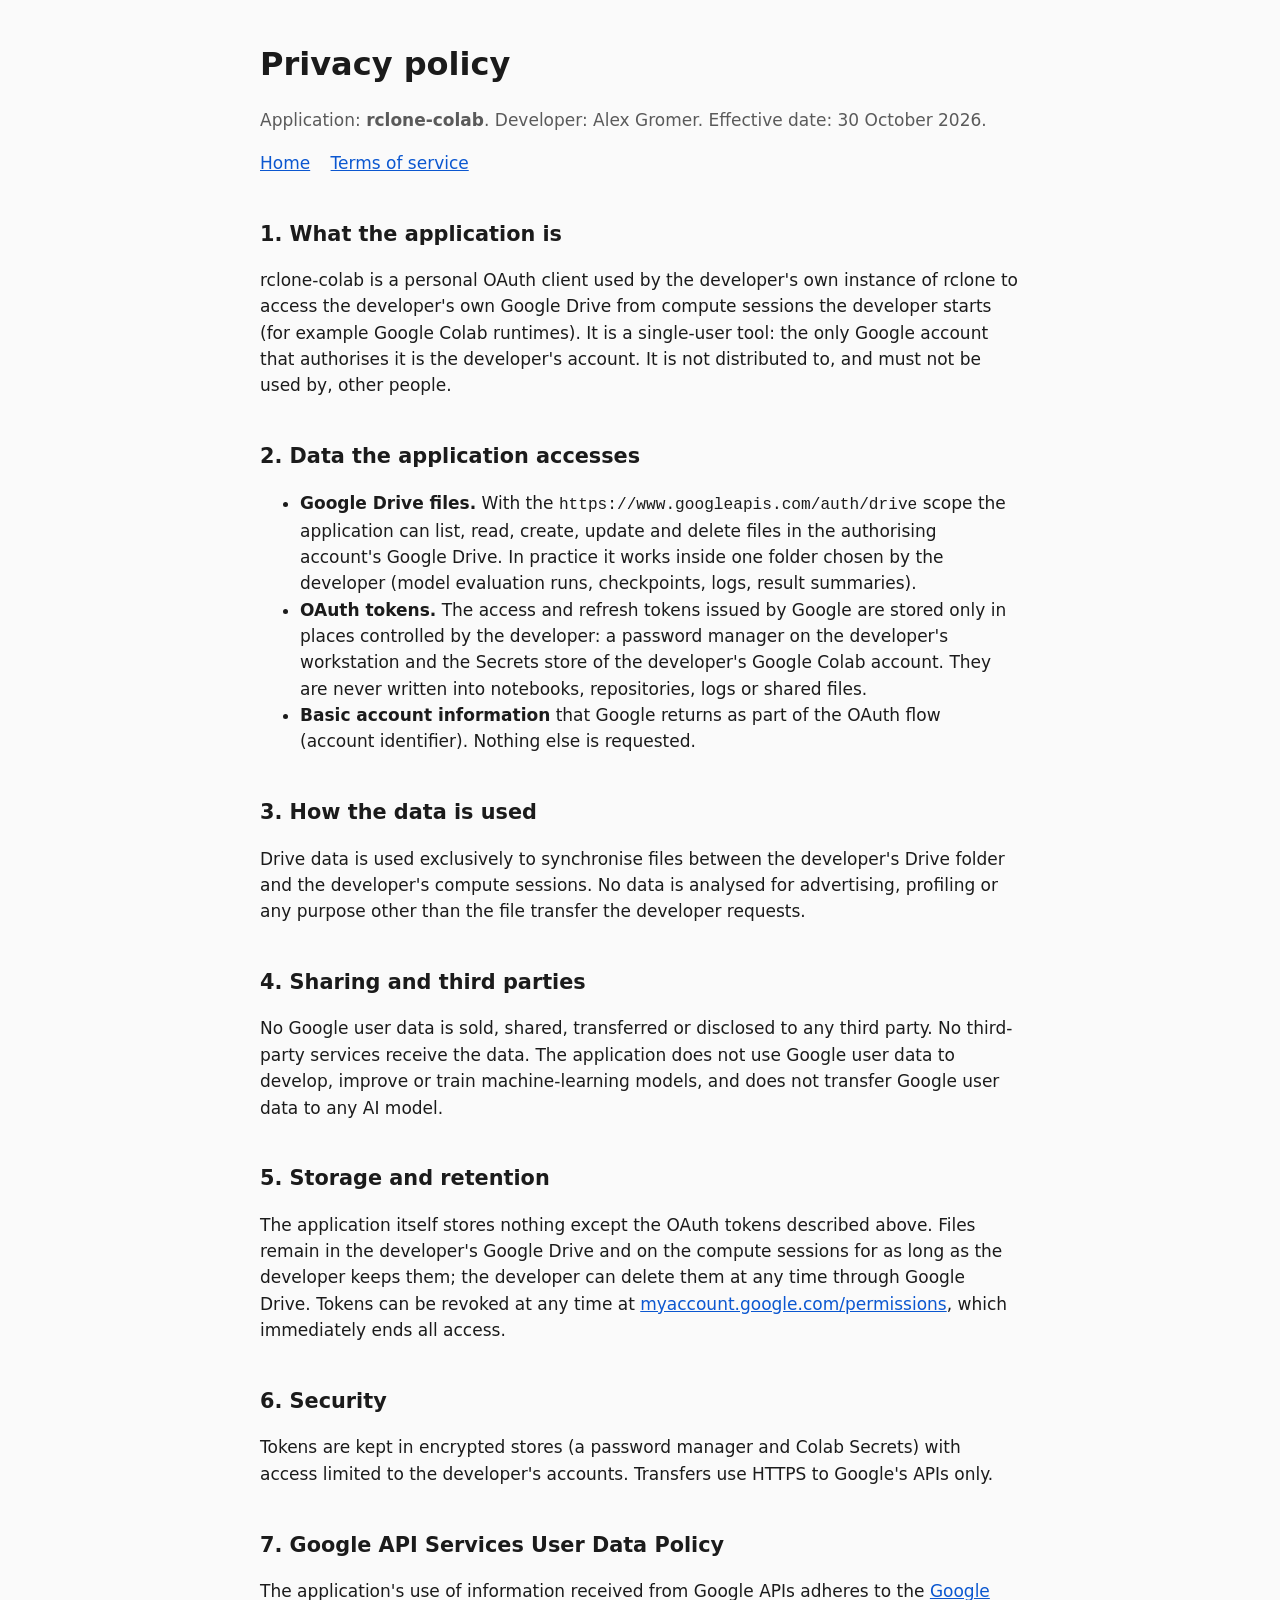
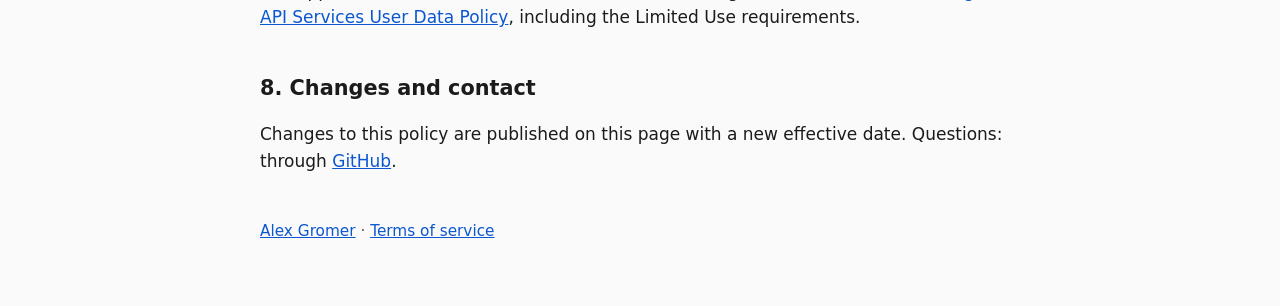
==== privacy.html @ 771c614c "Site: home page, rclone-colab application description, privacy policy and terms of service" ====
<!doctype html>
<html lang="en">
<head>
<meta charset="utf-8">
<meta name="viewport" content="width=device-width, initial-scale=1">
<title>Privacy policy — rclone-colab</title>
<meta name="description" content="Privacy policy of the rclone-colab application by Alex Gromer.">
<link rel="stylesheet" href="style.css">
</head>
<body>
<main>
<h1>Privacy policy</h1>
<p class="muted">Application: <strong>rclone-colab</strong>. Developer: Alex Gromer. Effective date: 30 October 2026.</p>
<nav><a href="index.html">Home</a><a href="terms.html">Terms of service</a></nav>

<h2>1. What the application is</h2>
<p>rclone-colab is a personal OAuth client used by the developer's own instance of rclone to access the developer's own Google Drive
from compute sessions the developer starts (for example Google Colab runtimes). It is a single-user tool: the only Google account
that authorises it is the developer's account. It is not distributed to, and must not be used by, other people.</p>

<h2>2. Data the application accesses</h2>
<ul>
  <li><strong>Google Drive files.</strong> With the <code>https://www.googleapis.com/auth/drive</code> scope the application can list,
  read, create, update and delete files in the authorising account's Google Drive. In practice it works inside one folder chosen by the
  developer (model evaluation runs, checkpoints, logs, result summaries).</li>
  <li><strong>OAuth tokens.</strong> The access and refresh tokens issued by Google are stored only in places controlled by the developer:
  a password manager on the developer's workstation and the Secrets store of the developer's Google Colab account. They are never written
  into notebooks, repositories, logs or shared files.</li>
  <li><strong>Basic account information</strong> that Google returns as part of the OAuth flow (account identifier). Nothing else is requested.</li>
</ul>

<h2>3. How the data is used</h2>
<p>Drive data is used exclusively to synchronise files between the developer's Drive folder and the developer's compute sessions.
No data is analysed for advertising, profiling or any purpose other than the file transfer the developer requests.</p>

<h2>4. Sharing and third parties</h2>
<p>No Google user data is sold, shared, transferred or disclosed to any third party. No third-party services receive the data.
The application does not use Google user data to develop, improve or train machine-learning models, and does not transfer
Google user data to any AI model.</p>

<h2>5. Storage and retention</h2>
<p>The application itself stores nothing except the OAuth tokens described above. Files remain in the developer's Google Drive and on the
compute sessions for as long as the developer keeps them; the developer can delete them at any time through Google Drive.
Tokens can be revoked at any time at <a href="https://myaccount.google.com/permissions">myaccount.google.com/permissions</a>,
which immediately ends all access.</p>

<h2>6. Security</h2>
<p>Tokens are kept in encrypted stores (a password manager and Colab Secrets) with access limited to the developer's accounts. Transfers
use HTTPS to Google's APIs only.</p>

<h2>7. Google API Services User Data Policy</h2>
<p>The application's use of information received from Google APIs adheres to the
<a href="https://developers.google.com/terms/api-services-user-data-policy">Google API Services User Data Policy</a>,
including the Limited Use requirements.</p>

<h2>8. Changes and contact</h2>
<p>Changes to this policy are published on this page with a new effective date. Questions: through
<a href="https://github.com/AlexGromer">GitHub</a>.</p>

<footer><a href="index.html">Alex Gromer</a> · <a href="terms.html">Terms of service</a></footer>
</main>
</body>
</html>
---- style.css ----
:root { color-scheme: light dark; --fg: #1b1b1b; --bg: #fafafa; --muted: #5a5a5a; --link: #0b57d0; }
@media (prefers-color-scheme: dark) { :root { --fg: #e8e8e8; --bg: #121212; --muted: #a0a0a0; --link: #8ab4f8; } }
body { margin: 0; padding: 0 16px; background: var(--bg); color: var(--fg); font: 17px/1.55 system-ui, -apple-system, "Segoe UI", Roboto, sans-serif; }
main { max-width: 760px; margin: 0 auto; padding: 40px 0 64px; }
h1 { font-size: 2rem; margin: 0 0 .25em; }
h2 { font-size: 1.3rem; margin: 2em 0 .5em; }
p, li { color: var(--fg); }
.muted { color: var(--muted); }
a { color: var(--link); }
nav a { margin-right: 1.2em; }
footer { margin-top: 3em; color: var(--muted); font-size: .9em; }
code { font-family: ui-monospace, SFMono-Regular, Menlo, monospace; font-size: .95em; }
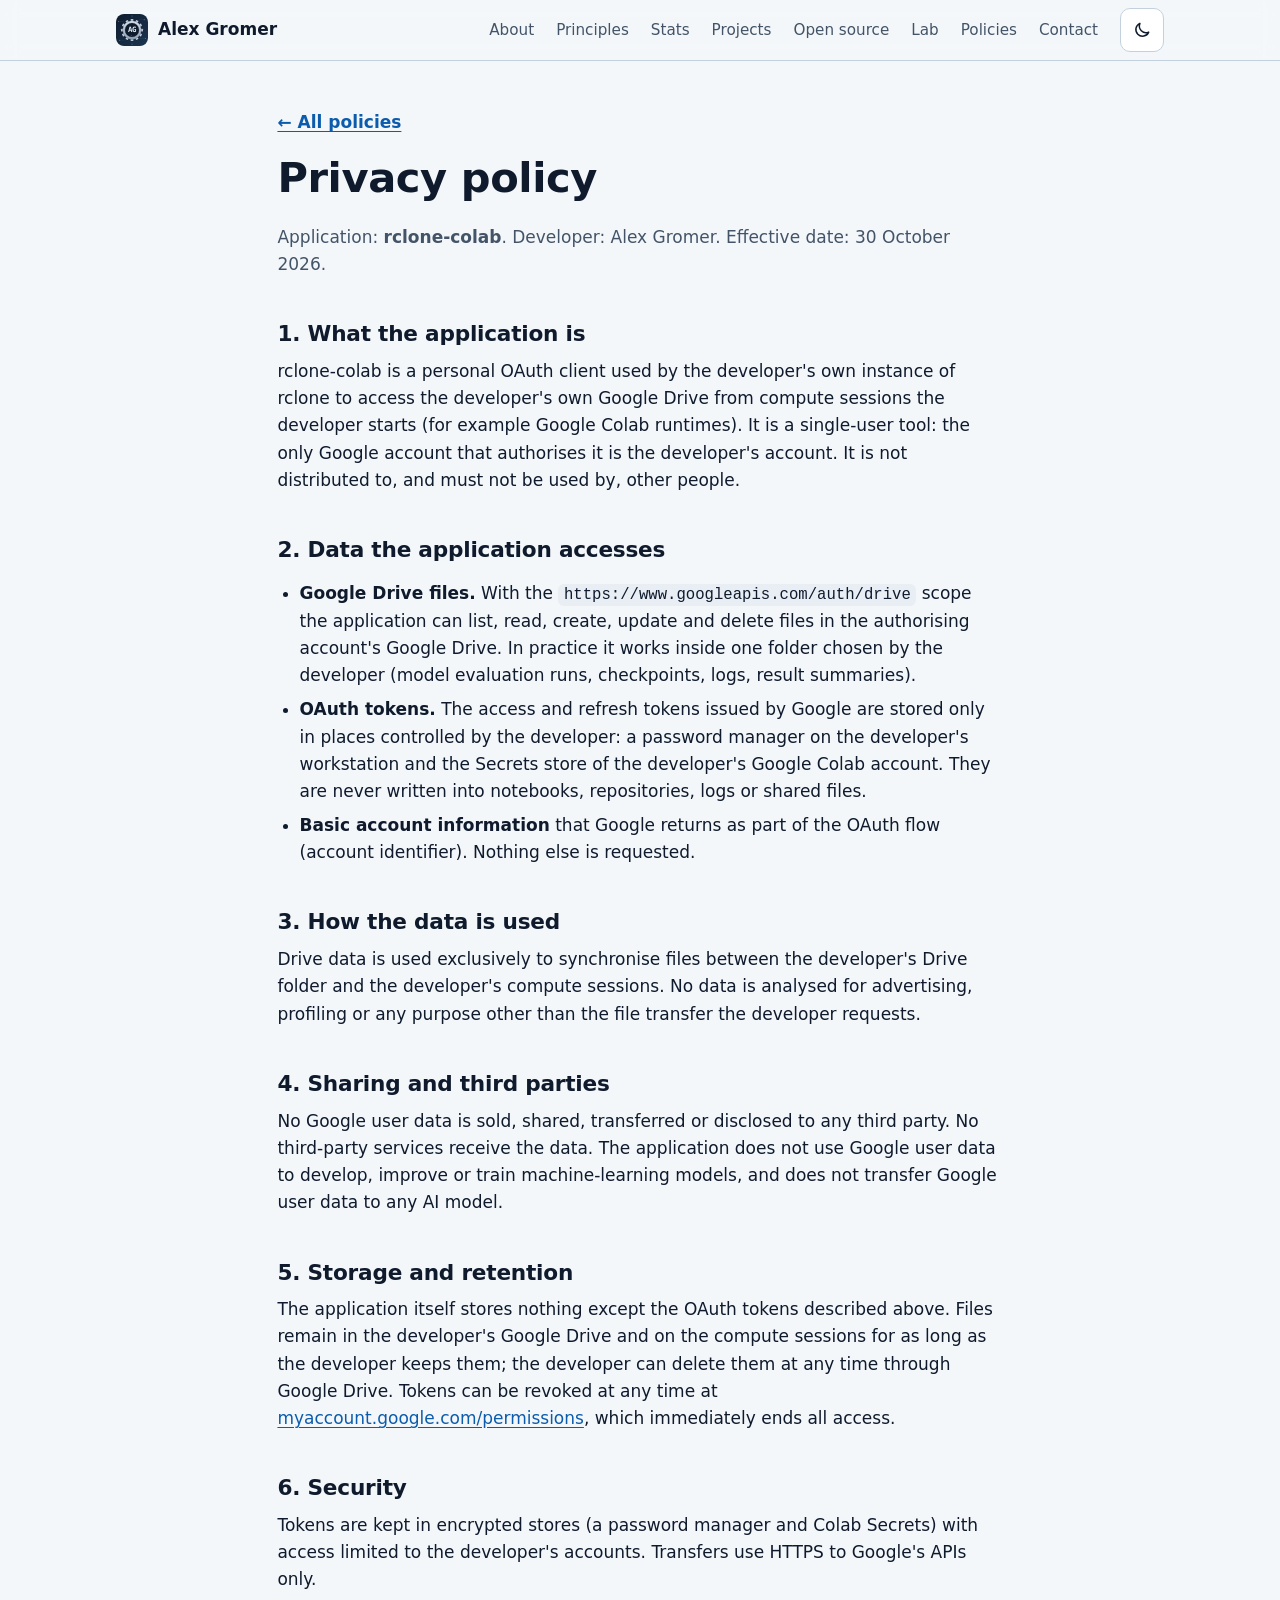
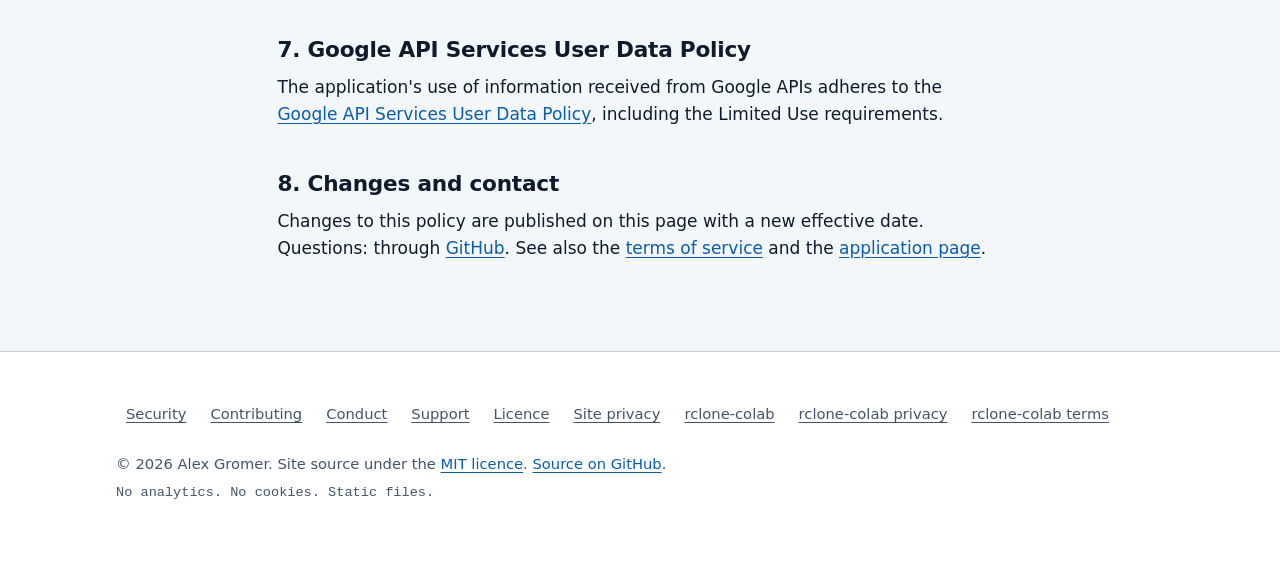
==== commit ba839ae8: "Redesign the site: animated hero, charts from GitHub stats, projects, open-source, lab, policy pages" ====
--- a/privacy.html
+++ b/privacy.html
@@ -1,17 +1,66 @@
 <!doctype html>
 <html lang="en">
 <head>
+<meta http-equiv="Content-Security-Policy" content="default-src 'self'; img-src 'self' data:; base-uri 'none'; form-action 'none'">
 <meta charset="utf-8">
 <meta name="viewport" content="width=device-width, initial-scale=1">
 <title>Privacy policy — rclone-colab</title>
 <meta name="description" content="Privacy policy of the rclone-colab application by Alex Gromer.">
-<link rel="stylesheet" href="style.css">
+<link rel="canonical" href="https://alexgromer.github.io/privacy.html">
+<meta property="og:type" content="article">
+<meta property="og:site_name" content="Alex Gromer">
+<meta property="og:title" content="Privacy policy — rclone-colab">
+<meta property="og:description" content="Privacy policy of the rclone-colab application by Alex Gromer.">
+<meta property="og:url" content="https://alexgromer.github.io/privacy.html">
+<meta property="og:image" content="https://alexgromer.github.io/img/og.png">
+<meta property="og:image:width" content="1200">
+<meta property="og:image:height" content="630">
+<meta property="og:image:alt" content="Alex Gromer: circuit traces and a gear on a dark blue background">
+<meta name="twitter:card" content="summary_large_image">
+<meta name="color-scheme" content="light dark">
+<meta name="theme-color" content="#f4f7fa" media="(prefers-color-scheme: light)">
+<meta name="theme-color" content="#0f1b2d" media="(prefers-color-scheme: dark)">
+<link rel="icon" href="img/favicon.svg" type="image/svg+xml">
+<link rel="stylesheet" href="css/site.css">
+<script src="js/theme.js"></script>
+<script src="js/site.js" defer></script>
 </head>
 <body>
-<main>
+<a class="skip" href="#main">Skip to content</a>
+<header class="site-header">
+  <div class="wrap">
+    <a class="brand" href="index.html"><img src="img/favicon.svg" alt="" width="32" height="32"><span>Alex Gromer</span></a>
+    <nav class="nav-wide" aria-label="Sections">
+        <a href="index.html#about">About</a>
+        <a href="index.html#principles">Principles</a>
+        <a href="index.html#stats">Stats</a>
+        <a href="index.html#projects">Projects</a>
+        <a href="index.html#oss">Open source</a>
+        <a href="index.html#lab">Lab</a>
+        <a href="index.html#policies">Policies</a>
+        <a href="index.html#contact">Contact</a>
+    </nav>
+    <details class="nav-narrow">
+      <summary><svg width="18" height="18" viewBox="0 0 24 24" fill="none" stroke="currentColor" stroke-width="2" stroke-linecap="round" aria-hidden="true"><path d="M4 7h16M4 12h16M4 17h16"/></svg><span>Menu</span></summary>
+      <nav class="menu" aria-label="Sections, menu">
+          <a href="index.html#about">About</a>
+          <a href="index.html#principles">Principles</a>
+          <a href="index.html#stats">Stats</a>
+          <a href="index.html#projects">Projects</a>
+          <a href="index.html#oss">Open source</a>
+          <a href="index.html#lab">Lab</a>
+          <a href="index.html#policies">Policies</a>
+          <a href="index.html#contact">Contact</a>
+      </nav>
+    </details>
+    <button id="theme-toggle" class="theme-toggle" type="button" hidden aria-pressed="false" aria-label="Switch colour theme"><svg class="i-moon" viewBox="0 0 24 24" fill="none" stroke="currentColor" stroke-width="1.8" stroke-linecap="round" stroke-linejoin="round" aria-hidden="true"><path d="M20 14.500A8 8 0 0 1 9.500 4 8 8 0 1 0 20 14.500z"/></svg><svg class="i-sun" viewBox="0 0 24 24" fill="none" stroke="currentColor" stroke-width="1.8" stroke-linecap="round" stroke-linejoin="round" aria-hidden="true"><circle cx="12" cy="12" r="4"/><path d="M12 2v2M12 20v2M4.900 4.900l1.400 1.400M17.700 17.700l1.400 1.400M2 12h2M20 12h2M4.900 19.100l1.400-1.400M17.700 6.300l1.400-1.400"/></svg></button>
+  </div>
+</header>
+<main id="main">
+<article class="doc">
+<a class="back" href="index.html#policies">&larr; All policies</a>
 <h1>Privacy policy</h1>
-<p class="muted">Application: <strong>rclone-colab</strong>. Developer: Alex Gromer. Effective date: 30 October 2026.</p>
-<nav><a href="index.html">Home</a><a href="terms.html">Terms of service</a></nav>
+<p class="updated">Application: <strong>rclone-colab</strong>. Developer: Alex Gromer. Effective date: 30 October 2026.</p>
 
 <h2>1. What the application is</h2>
 <p>rclone-colab is a personal OAuth client used by the developer's own instance of rclone to access the developer's own Google Drive
@@ -41,7 +90,7 @@
 <h2>5. Storage and retention</h2>
 <p>The application itself stores nothing except the OAuth tokens described above. Files remain in the developer's Google Drive and on the
 compute sessions for as long as the developer keeps them; the developer can delete them at any time through Google Drive.
-Tokens can be revoked at any time at <a href="https://myaccount.google.com/permissions">myaccount.google.com/permissions</a>,
+Tokens can be revoked at any time at <a href="https://myaccount.google.com/permissions" rel="noopener">myaccount.google.com/permissions</a>,
 which immediately ends all access.</p>
 
 <h2>6. Security</h2>
@@ -50,14 +99,31 @@
 
 <h2>7. Google API Services User Data Policy</h2>
 <p>The application's use of information received from Google APIs adheres to the
-<a href="https://developers.google.com/terms/api-services-user-data-policy">Google API Services User Data Policy</a>,
+<a href="https://developers.google.com/terms/api-services-user-data-policy" rel="noopener">Google API Services User Data Policy</a>,
 including the Limited Use requirements.</p>
 
 <h2>8. Changes and contact</h2>
 <p>Changes to this policy are published on this page with a new effective date. Questions: through
-<a href="https://github.com/AlexGromer">GitHub</a>.</p>
-
-<footer><a href="index.html">Alex Gromer</a> · <a href="terms.html">Terms of service</a></footer>
+<a href="https://github.com/AlexGromer" rel="noopener">GitHub</a>. See also the <a href="terms.html">terms of service</a> and the
+<a href="rclone-colab.html">application page</a>.</p>
+</article>
 </main>
+<footer class="site-footer">
+  <div class="wrap">
+    <ul class="links">
+      <li><a href="security.html">Security</a></li>
+      <li><a href="contributing.html">Contributing</a></li>
+      <li><a href="conduct.html">Conduct</a></li>
+      <li><a href="support.html">Support</a></li>
+      <li><a href="licence.html">Licence</a></li>
+      <li><a href="privacy-site.html">Site privacy</a></li>
+      <li><a href="rclone-colab.html">rclone-colab</a></li>
+      <li><a href="privacy.html">rclone-colab privacy</a></li>
+      <li><a href="terms.html">rclone-colab terms</a></li>
+    </ul>
+    <p>&copy; 2026 Alex Gromer. Site source under the <a href="licence.html">MIT licence</a>. <a href="https://github.com/AlexGromer/alexgromer.github.io" rel="noopener">Source on GitHub</a>.</p>
+    <p class="note">No analytics. No cookies. Static files.</p>
+  </div>
+</footer>
 </body>
 </html>
--- a/css/site.css
+++ b/css/site.css
@@ -0,0 +1,265 @@
+/* alexgromer.github.io - tokens, layout, motion. Vanilla CSS, no build. */
+:root {
+  color-scheme: light dark;
+  --bg: #f4f7fa; --surface: #ffffff; --surface-2: #e8eef4; --line: #c3d1de;
+  --text: #0f1b2d; --muted: #435468; --accent: #0b5cad; --accent-ink: #ffffff;
+  --accent-soft: #dcebf8; --ring: #0b5cad; --shadow: 0 1px 2px rgba(15,27,45,.08), 0 8px 24px rgba(15,27,45,.06);
+  --ok: #1a6b32; --warn: #8a5a00; --info: #0b5cad;
+  --l0: #0b5cad; --l1: #b35c00; --l2: #1a7f37; --l3: #7e3fb0; --l4: #c4283b; --l5: #8a6d00; --l6: #00796b; --l7: #5c6b7a;
+  --font: system-ui, -apple-system, "Segoe UI", Roboto, "Helvetica Neue", Arial, sans-serif;
+  --mono: ui-monospace, SFMono-Regular, Menlo, Consolas, monospace;
+  --radius: 14px; --gutter: 16px; --head-h: 60px;
+}
+@media (prefers-color-scheme: dark) {
+  :root:not([data-theme="light"]) {
+    --bg: #0f1b2d; --surface: #14253b; --surface-2: #1a2f4a; --line: #28425f;
+    --text: #d9e2ec; --muted: #9fb3c8; --accent: #5fb3ff; --accent-ink: #0f1b2d;
+    --accent-soft: #1b3552; --ring: #5fb3ff; --shadow: 0 1px 2px rgba(0,0,0,.4), 0 8px 24px rgba(0,0,0,.25);
+    --ok: #7bd88f; --warn: #f0c36a; --info: #5fb3ff;
+    --l0: #5fb3ff; --l1: #f2a65a; --l2: #7bd88f; --l3: #c792ea; --l4: #ff7b86; --l5: #f0d264; --l6: #4dd0c4; --l7: #9fb3c8;
+  }
+}
+:root[data-theme="dark"] {
+  color-scheme: dark;
+  --bg: #0f1b2d; --surface: #14253b; --surface-2: #1a2f4a; --line: #28425f;
+  --text: #d9e2ec; --muted: #9fb3c8; --accent: #5fb3ff; --accent-ink: #0f1b2d;
+  --accent-soft: #1b3552; --ring: #5fb3ff; --shadow: 0 1px 2px rgba(0,0,0,.4), 0 8px 24px rgba(0,0,0,.25);
+  --ok: #7bd88f; --warn: #f0c36a; --info: #5fb3ff;
+  --l0: #5fb3ff; --l1: #f2a65a; --l2: #7bd88f; --l3: #c792ea; --l4: #ff7b86; --l5: #f0d264; --l6: #4dd0c4; --l7: #9fb3c8;
+}
+:root[data-theme="light"] { color-scheme: light; }
+
+*, *::before, *::after { box-sizing: border-box; }
+html { scroll-behavior: smooth; scroll-padding-top: calc(var(--head-h) + 12px); -webkit-text-size-adjust: 100%; }
+body { margin: 0; background: var(--bg); color: var(--text); font: 17px/1.6 var(--font); overflow-wrap: break-word; }
+img, svg { max-width: 100%; }
+a { color: var(--accent); text-underline-offset: 3px; }
+a:hover { text-decoration-thickness: 2px; }
+:focus-visible { outline: 3px solid var(--ring); outline-offset: 2px; border-radius: 4px; }
+h1, h2, h3 { line-height: 1.2; margin: 0 0 .5em; letter-spacing: -.01em; }
+h1 { font-size: clamp(2rem, 6vw, 3.4rem); }
+h2 { font-size: clamp(1.5rem, 3.6vw, 2.1rem); }
+h3 { font-size: 1.15rem; }
+p { margin: 0 0 1em; }
+code, kbd { font-family: var(--mono); font-size: .92em; background: var(--surface-2); padding: .1em .35em; border-radius: 6px; }
+.muted { color: var(--muted); }
+.wrap { width: 100%; max-width: 1080px; margin: 0 auto; padding: 0 var(--gutter); }
+.sr-only { position: absolute; width: 1px; height: 1px; overflow: hidden; clip: rect(0 0 0 0); white-space: nowrap; }
+.skip { position: absolute; left: var(--gutter); top: -100px; z-index: 100; background: var(--accent); color: var(--accent-ink); padding: 12px 16px; border-radius: 8px; font-weight: 600; }
+.skip:focus { top: 8px; }
+
+/* header */
+.site-header { position: sticky; top: 0; z-index: 50; background: color-mix(in srgb, var(--bg) 88%, transparent); -webkit-backdrop-filter: blur(10px); backdrop-filter: blur(10px); border-bottom: 1px solid var(--line); }
+.site-header .wrap { display: flex; align-items: center; gap: 12px; min-height: var(--head-h); }
+.brand { display: inline-flex; align-items: center; gap: 10px; color: var(--text); font-weight: 700; text-decoration: none; min-height: 44px; }
+.brand img { width: 32px; height: 32px; border-radius: 8px; }
+.nav-wide { display: none; margin-left: auto; gap: 2px; }
+.nav-wide a, .nav-narrow a { color: var(--muted); text-decoration: none; padding: 10px 10px; border-radius: 8px; font-size: .95rem; min-height: 44px; display: inline-flex; align-items: center; }
+.nav-wide a:hover, .nav-narrow a:hover { color: var(--text); background: var(--surface-2); }
+.nav-wide a[aria-current="true"], .nav-narrow a[aria-current="true"] { color: var(--accent); background: var(--accent-soft); font-weight: 600; }
+.nav-narrow { margin-left: auto; position: relative; }
+.nav-narrow summary { list-style: none; cursor: pointer; min-height: 44px; min-width: 44px; display: inline-flex; align-items: center; justify-content: center; gap: 8px; padding: 0 12px; border: 1px solid var(--line); border-radius: 10px; background: var(--surface); color: var(--text); font-weight: 600; }
+.nav-narrow summary::-webkit-details-marker { display: none; }
+.nav-narrow[open] summary { background: var(--accent-soft); }
+.nav-narrow .menu { position: absolute; right: 0; top: calc(100% + 8px); width: min(280px, calc(100vw - 2 * var(--gutter))); display: grid; background: var(--surface); border: 1px solid var(--line); border-radius: 12px; padding: 6px; box-shadow: var(--shadow); }
+.theme-toggle { min-width: 44px; min-height: 44px; display: inline-flex; align-items: center; justify-content: center; border: 1px solid var(--line); border-radius: 10px; background: var(--surface); color: var(--text); cursor: pointer; }
+.theme-toggle[hidden] { display: none; }
+.theme-toggle:hover { background: var(--surface-2); }
+.theme-toggle svg { width: 20px; height: 20px; }
+.theme-toggle .i-sun { display: none; }
+:root[data-theme="dark"] .theme-toggle .i-sun { display: block; }
+:root[data-theme="dark"] .theme-toggle .i-moon { display: none; }
+@media (prefers-color-scheme: dark) {
+  :root:not([data-theme="light"]) .theme-toggle .i-sun { display: block; }
+  :root:not([data-theme="light"]) .theme-toggle .i-moon { display: none; }
+}
+@media (min-width: 980px) { .nav-wide { display: flex; } .nav-narrow { display: none; } }
+@media (max-width: 979px) { .theme-toggle { order: 3; } }
+
+/* hero: always dark, independent of the page theme */
+.hero { position: relative; overflow: hidden; background: #0f1b2d; color: #d9e2ec; isolation: isolate; }
+.hero-art { position: absolute; inset: 0; width: 100%; height: 100%; z-index: -1; }
+.hero::after { content: ""; position: absolute; inset: 0; z-index: -1; background: linear-gradient(90deg, rgba(15,27,45,.92) 0%, rgba(15,27,45,.78) 45%, rgba(15,27,45,.25) 100%); }
+.hero .wrap { padding-top: clamp(56px, 12vw, 128px); padding-bottom: clamp(56px, 10vw, 112px); }
+.hero .eyebrow { color: #5fb3ff; font-family: var(--mono); font-size: .9rem; margin-bottom: 12px; }
+.hero h1 { color: #fff; margin-bottom: .25em; }
+.hero .role { font-size: clamp(1.05rem, 2.4vw, 1.35rem); color: #d9e2ec; max-width: 36ch; margin-bottom: .6em; }
+.hero .tagline { color: #b4c4d6; max-width: 46ch; margin-bottom: 1.6em; }
+.btns { display: flex; flex-wrap: wrap; gap: 12px; }
+.btn { display: inline-flex; align-items: center; justify-content: center; gap: 8px; min-height: 48px; padding: 0 22px; border-radius: 12px; font-weight: 600; text-decoration: none; border: 2px solid transparent; transition: transform .2s, background-color .2s; }
+.btn-primary { background: #5fb3ff; color: #0f1b2d; }
+.btn-primary:hover { background: #8cc8ff; transform: translateY(-2px); }
+.btn-ghost { border-color: #5fb3ff; color: #d9e2ec; }
+.btn-ghost:hover { background: rgba(95,179,255,.15); transform: translateY(-2px); }
+.hero :focus-visible { outline-color: #8cc8ff; }
+.trace { fill: none; stroke: #1c3550; stroke-width: 2.5; }
+.pulse { fill: none; stroke: #5fb3ff; stroke-width: 3; stroke-linecap: round; stroke-dasharray: 14 400; animation: flow 7s linear infinite; animation-delay: var(--d, 0s); opacity: .85; }
+.node { fill: #5fb3ff; opacity: .7; }
+.gear { fill: #1c3550; stroke: #3f7cac; stroke-width: 2; opacity: .75; transform-box: fill-box; transform-origin: center; animation: spin 90s linear infinite; }
+.gear.rev { animation-duration: 60s; animation-direction: reverse; }
+@keyframes flow { from { stroke-dashoffset: 414; } to { stroke-dashoffset: 0; } }
+@keyframes spin { to { transform: rotate(360deg); } }
+@keyframes rise { from { opacity: 0; transform: translateY(14px); } to { opacity: 1; transform: none; } }
+.hero .wrap > * { animation: rise .8s both; }
+.hero .wrap > :nth-child(2) { animation-delay: .08s; } .hero .wrap > :nth-child(3) { animation-delay: .16s; }
+.hero .wrap > :nth-child(4) { animation-delay: .24s; } .hero .wrap > :nth-child(5) { animation-delay: .32s; }
+
+/* sections */
+.section { padding: clamp(56px, 9vw, 96px) 0; }
+.section.alt { background: color-mix(in srgb, var(--surface-2) 45%, var(--bg)); }
+.section-head { margin-bottom: 32px; max-width: 62ch; }
+.eyebrow { color: var(--accent); font-family: var(--mono); font-size: .85rem; letter-spacing: .04em; text-transform: uppercase; margin: 0 0 8px; }
+.lead { color: var(--muted); font-size: 1.1rem; }
+.two-col { display: grid; gap: 32px; }
+@media (min-width: 800px) { .two-col { grid-template-columns: 1.3fr 1fr; align-items: start; } }
+.chips { display: flex; flex-wrap: wrap; gap: 8px; list-style: none; margin: 0 0 20px; padding: 0; }
+.chip { display: inline-flex; align-items: center; gap: 8px; padding: 6px 14px; border: 1px solid var(--line); border-radius: 999px; background: var(--surface); font-size: .92rem; }
+.chip.mono { font-family: var(--mono); }
+.panel { background: var(--surface); border: 1px solid var(--line); border-radius: var(--radius); padding: 20px; box-shadow: var(--shadow); }
+.panel h3 { margin-bottom: 12px; }
+
+.cards { display: grid; gap: 16px; grid-template-columns: 1fr; list-style: none; margin: 0; padding: 0; }
+@media (min-width: 720px) { .cards { grid-template-columns: repeat(2, 1fr); } }
+@media (min-width: 980px) { .cards.c3 { grid-template-columns: repeat(3, 1fr); } }
+.card { position: relative; background: var(--surface); border: 1px solid var(--line); border-radius: var(--radius); padding: 22px; box-shadow: var(--shadow); transition: transform .25s, border-color .25s, box-shadow .25s; display: flex; flex-direction: column; }
+.card:hover, .card:focus-within { transform: translateY(-4px); border-color: var(--accent); }
+.card h3 { display: flex; align-items: center; gap: 10px; }
+.card p { color: var(--muted); }
+.card > :last-child { margin-bottom: 0; }
+.card .glyph { width: 40px; height: 40px; flex: none; color: var(--accent); }
+.card .more-link { margin-top: auto; padding-top: 8px; font-weight: 600; }
+.card a.stretch::after { content: ""; position: absolute; inset: 0; border-radius: var(--radius); }
+.meta { display: flex; flex-wrap: wrap; gap: 6px 14px; font-size: .9rem; color: var(--muted); margin-bottom: 10px; }
+.dot { display: inline-block; width: 11px; height: 11px; border-radius: 50%; background: var(--l7); margin-right: 6px; vertical-align: -1px; }
+.dot.c0 { background: var(--l0); }
+.dot.c1 { background: var(--l1); }
+.dot.c2 { background: var(--l2); }
+.dot.c3 { background: var(--l3); }
+.dot.c4 { background: var(--l4); }
+.dot.c5 { background: var(--l5); }
+.dot.c6 { background: var(--l6); }
+.dot.c7 { background: var(--l7); }
+.stars svg { width: 14px; height: 14px; vertical-align: -2px; margin-right: 4px; }
+
+/* stats */
+.kpis { display: grid; grid-template-columns: repeat(2, 1fr); gap: 12px; margin: 0 0 24px; }
+@media (min-width: 720px) { .kpis { grid-template-columns: repeat(4, 1fr); } }
+.kpi-tile { background: var(--surface); border: 1px solid var(--line); border-radius: var(--radius); padding: 18px 16px; }
+.kpi-tile dt { color: var(--muted); font-size: .9rem; }
+.kpi-tile dd { margin: 4px 0 0; font-size: clamp(1.8rem, 5vw, 2.6rem); font-weight: 700; color: var(--accent); font-variant-numeric: tabular-nums; line-height: 1.1; }
+.chart { position: relative; background: var(--surface); border: 1px solid var(--line); border-radius: var(--radius); padding: 18px; margin: 0 0 16px; }
+.chart figcaption { font-weight: 700; margin-bottom: 4px; }
+.chart .sub { color: var(--muted); font-size: .9rem; margin: 0 0 14px; }
+.chart-body { position: relative; min-height: 60px; }
+.chart svg { display: block; width: 100%; height: auto; overflow: visible; }
+.chart svg text { font-family: var(--font); font-size: 11.5px; fill: var(--muted); }
+.chart .grid { stroke: var(--line); stroke-width: 1; }
+.chart .axis-label { font-size: 12px; }
+.chart .val { fill: var(--text); font-weight: 600; font-size: 12px; }
+.seg, .bar, .pt { cursor: pointer; }
+.seg { transition: opacity .2s; }
+.seg:hover, .seg:focus-visible, .bar:hover, .bar:focus-visible { opacity: .85; }
+.seg:focus-visible, .bar:focus-visible, .pt:focus-visible { outline: 3px solid var(--ring); outline-offset: 2px; }
+.sw-0 { fill: var(--l0); } .sw-1 { fill: var(--l1); } .sw-2 { fill: var(--l2); } .sw-3 { fill: var(--l3); }
+.sw-4 { fill: var(--l4); } .sw-5 { fill: var(--l5); } .sw-6 { fill: var(--l6); } .sw-7 { fill: var(--l7); }
+.bar { fill: var(--accent); transform-box: fill-box; transform-origin: bottom; transform: scaleY(0); transition: transform .7s cubic-bezier(.2,.8,.2,1); transition-delay: calc(var(--i, 0) * 45ms); }
+.in-view .bar { transform: none; }
+.seg { transform-box: fill-box; transform-origin: left; transform: scaleX(0); transition: transform .8s cubic-bezier(.2,.8,.2,1); transition-delay: calc(var(--i, 0) * 70ms); }
+.in-view .seg { transform: none; }
+.pt { fill: var(--accent); stroke: var(--surface); stroke-width: 2; }
+.axis-line { stroke: var(--line); stroke-width: 3; stroke-linecap: round; }
+.legend { list-style: none; margin: 14px 0 0; padding: 0; display: grid; grid-template-columns: repeat(auto-fill, minmax(190px, 1fr)); gap: 6px 16px; font-size: .92rem; }
+.legend li { display: flex; align-items: center; gap: 8px; }
+.legend .swatch { width: 12px; height: 12px; border-radius: 3px; flex: none; }
+.legend .swatch.sw-0 { background: var(--l0); } .legend .swatch.sw-1 { background: var(--l1); } .legend .swatch.sw-2 { background: var(--l2); } .legend .swatch.sw-3 { background: var(--l3); }
+.legend .swatch.sw-4 { background: var(--l4); } .legend .swatch.sw-5 { background: var(--l5); } .legend .swatch.sw-6 { background: var(--l6); } .legend .swatch.sw-7 { background: var(--l7); }
+.legend .num { margin-left: auto; color: var(--muted); font-variant-numeric: tabular-nums; }
+.tip { position: absolute; z-index: 5; pointer-events: none; background: var(--text); color: var(--bg); padding: 6px 10px; border-radius: 8px; font-size: .85rem; line-height: 1.3; max-width: 260px; opacity: 0; transition: opacity .15s; white-space: normal; }
+.tip.on { opacity: 1; }
+.tl-list { list-style: none; margin: 0; padding: 0 0 0 20px; border-left: 3px solid var(--line); display: grid; gap: 14px; }
+.tl-list li { position: relative; }
+.tl-list li::before { content: ""; position: absolute; left: -29px; top: .45em; width: 12px; height: 12px; border-radius: 50%; background: var(--accent); border: 2px solid var(--surface); }
+.tl-list .d { color: var(--muted); font-size: .85rem; font-variant-numeric: tabular-nums; display: block; }
+.chart details { margin-top: 12px; border-top: 1px solid var(--line); padding-top: 10px; }
+.chart summary, .more summary { cursor: pointer; font-weight: 600; min-height: 44px; display: flex; align-items: center; }
+table { border-collapse: collapse; width: 100%; font-size: .92rem; font-variant-numeric: tabular-nums; }
+caption { text-align: left; font-weight: 700; padding: 8px 0; }
+th, td { text-align: left; padding: 6px 10px; border-bottom: 1px solid var(--line); }
+th { color: var(--muted); font-weight: 600; }
+.tables { display: grid; gap: 16px; overflow-x: auto; }
+.tbl-wrap { overflow-x: auto; }
+
+/* projects, oss, lab */
+.more { margin-top: 24px; background: var(--surface); border: 1px solid var(--line); border-radius: var(--radius); padding: 4px 20px 12px; }
+.more ul { list-style: none; margin: 0; padding: 0; display: grid; gap: 12px; }
+.more li { padding-top: 12px; border-top: 1px solid var(--line); }
+.more li strong { display: block; }
+.oss { list-style: none; margin: 0; padding: 0; display: grid; gap: 12px; }
+.oss li { display: grid; gap: 6px 16px; grid-template-columns: 1fr; background: var(--surface); border: 1px solid var(--line); border-radius: var(--radius); padding: 16px 18px; }
+@media (min-width: 720px) { .oss li { grid-template-columns: 1fr auto; align-items: center; } }
+.oss .what { color: var(--muted); font-size: .95rem; margin: 2px 0 0; }
+.badge { display: inline-flex; align-items: center; gap: 6px; padding: 4px 12px; border-radius: 999px; font-size: .85rem; font-weight: 700; border: 1.5px solid currentColor; white-space: nowrap; justify-self: start; }
+.badge svg { width: 14px; height: 14px; }
+.badge.merged { color: var(--ok); } .badge.open { color: var(--warn); } .badge.reported { color: var(--info); } .badge.prep { color: var(--muted); }
+.lab { display: grid; gap: 14px; grid-template-columns: repeat(2, 1fr); list-style: none; margin: 0; padding: 0; }
+@media (min-width: 720px) { .lab { grid-template-columns: repeat(5, 1fr); } }
+.lab li { background: var(--surface); border: 1px solid var(--line); border-radius: var(--radius); padding: 18px 14px; text-align: center; transition: transform .25s, border-color .25s; }
+.lab li:hover { transform: translateY(-4px); border-color: var(--accent); }
+.lab svg { width: 44px; height: 44px; color: var(--accent); margin-bottom: 8px; }
+.lab strong { display: block; }
+.lab span { color: var(--muted); font-size: .85rem; line-height: 1.35; display: block; margin-top: 4px; }
+.policy-card h3 a { color: var(--text); text-decoration: none; }
+.policy-card h3 a::after { content: ""; position: absolute; inset: 0; border-radius: var(--radius); }
+.policy-card h3 a:focus-visible { outline: none; }
+.policy-card:focus-within { outline: 3px solid var(--ring); outline-offset: 2px; }
+.policy-card time { color: var(--muted); font-size: .85rem; margin-top: auto; padding-top: 8px; }
+.contact-list { list-style: none; padding: 0; margin: 0 0 20px; display: grid; gap: 10px; }
+.contact-list a { display: inline-flex; align-items: center; min-height: 44px; font-weight: 600; }
+
+/* reveal */
+.js-reveal .reveal { opacity: 0; transform: translateY(18px); transition: opacity .7s ease, transform .7s ease; transition-delay: calc(var(--i, 0) * 60ms); }
+.js-reveal .reveal.is-in { opacity: 1; transform: none; }
+
+/* footer */
+.site-footer { border-top: 1px solid var(--line); padding: 40px 0 56px; color: var(--muted); font-size: .92rem; background: var(--surface); }
+.site-footer .links { list-style: none; display: flex; flex-wrap: wrap; gap: 4px 4px; padding: 0; margin: 0 0 16px; }
+.site-footer .links a { color: var(--muted); display: inline-flex; align-items: center; min-height: 44px; padding: 0 10px; border-radius: 8px; }
+.site-footer .links a:hover { color: var(--accent); background: var(--surface-2); }
+.site-footer p { margin: 0 0 6px; }
+.site-footer .note { font-family: var(--mono); font-size: .85rem; }
+
+/* policy pages */
+.doc { max-width: 70ch; margin: 0 auto; padding: 40px var(--gutter) 72px; }
+.doc .back { display: inline-flex; align-items: center; min-height: 44px; font-weight: 600; margin-bottom: 8px; }
+.doc h1 { font-size: clamp(1.9rem, 5vw, 2.6rem); }
+.doc h2 { font-size: 1.35rem; margin-top: 2em; }
+.doc .updated { color: var(--muted); margin-bottom: 1.5em; }
+.doc ul, .doc ol { padding-left: 1.3em; }
+.doc li { margin-bottom: .4em; }
+.doc .callout { border-left: 4px solid var(--accent); background: var(--surface); padding: 12px 16px; border-radius: 0 10px 10px 0; margin: 1.2em 0; }
+.doc table { margin: 1em 0; }
+.notfound { text-align: center; padding: 96px var(--gutter); }
+.notfound .big { font-family: var(--mono); font-size: clamp(4rem, 18vw, 9rem); color: var(--accent); line-height: 1; margin: 0; }
+
+@media (prefers-reduced-motion: reduce) {
+  html { scroll-behavior: auto; }
+  .hero *, .hero { animation: none !important; }
+  .js-reveal .reveal { opacity: 1; transform: none; transition: none; }
+  .bar, .seg { transform: none; transition: none; }
+  .card, .lab li, .btn { transition: none; }
+  .card:hover, .card:focus-within, .lab li:hover, .btn:hover { transform: none; }
+}
+@media print {
+  .site-header, .hero-art, .theme-toggle, .skip { display: none !important; }
+  body { background: #fff; color: #000; font-size: 11pt; }
+  .hero { background: #fff; color: #000; } .hero::after { display: none; } .hero h1, .hero .role, .hero .tagline, .hero .eyebrow { color: #000; }
+  .section { padding: 16pt 0; background: none !important; }
+  .card, .panel, .chart, .kpi-tile { box-shadow: none; break-inside: avoid; }
+  .js-reveal .reveal { opacity: 1; transform: none; }
+  a { color: #000; }
+  .btns { display: none; }
+}
+.pulse.d1 { animation-delay: -1.4s; } .pulse.d2 { animation-delay: -2.9s; } .pulse.d3 { animation-delay: -4.3s; }
+.pulse.d4 { animation-delay: -5.6s; } .pulse.d5 { animation-delay: -0.6s; } .pulse.d6 { animation-delay: -3.6s; }
+.doc pre { white-space: pre-wrap; font-family: var(--mono); font-size: .85rem; line-height: 1.5; margin: 1.2em 0; }
+noscript .tables { background: var(--surface); border: 1px solid var(--line); border-radius: var(--radius); padding: 18px; }
